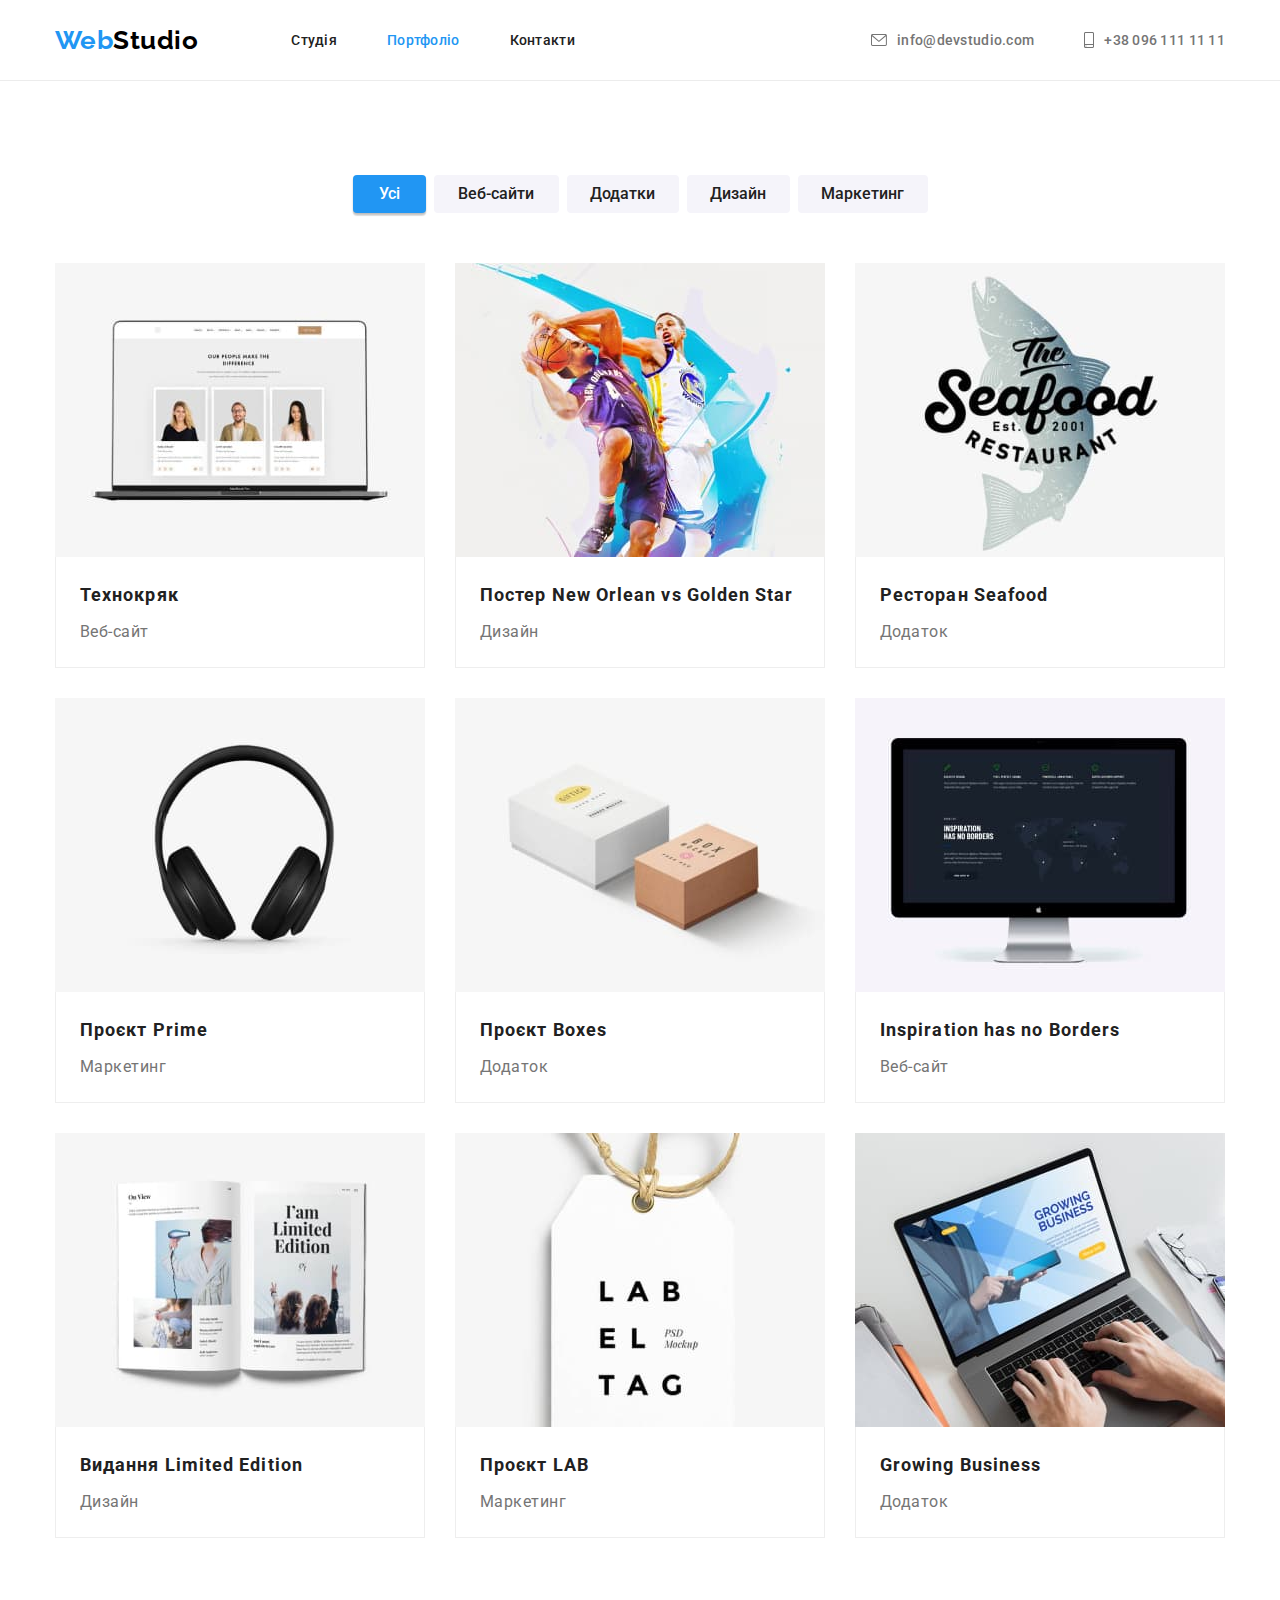
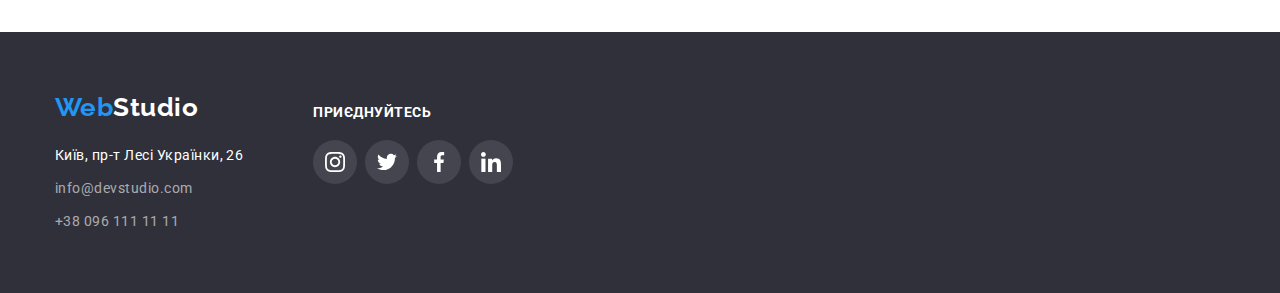
==== portfolio.html @ fa2c708e "hw" ====
<!DOCTYPE html>
<html lang="uk">
  <head>
    <meta charset="UTF-8" />
    <meta http-equiv="X-UA-Compatible" content="IE=edge" />
    <meta
      name="viewport"
      content="width=device-width, initial-scale=1.0"
    />
    <title>Portfolio</title>
    <link
      rel="preconnect"
      href="https://fonts.googleapis.com"
    />
    <link
      rel="preconnect"
      href="https://fonts.gstatic.com"
      crossorigin
    />
    <link
      href="https://fonts.googleapis.com/css2?family=Raleway:wght@700&family=Roboto:wght@400;500;700;900&display=swap"
      rel="stylesheet"
    />
    <link
      rel="stylesheet"
      href="https://cdnjs.cloudflare.com/ajax/libs/modern-normalize/1.1.0/modern-normalize.css"
    />
    <link rel="stylesheet" href="./css/styles.css" />
  </head>

  <body>
    <header class="page-header">
      <div class="container main-header">
        <a class="logo link" href="./index.html"
          >Web<span class="logo-header">Studio</span></a
        >
        <nav>
          <ul class="site-nav list">
            <li class="item">
              <a href="/" class="link">Студія</a>
            </li>
            <li class="item">
              <a
                href="./portfolio.html"
                class="link current"
                >Портфоліо</a
              >
            </li>
            <li class="item">
              <a href="/" class="link">Контакти</a>
            </li>
          </ul>
        </nav>
        <ul class="contact-header list">
          <li class="item">
            <a class="mail" href="mailto:info@devstudio.com"
              ><svg
                class="social-icon"
                width="16"
                height="12"
              >
                <use
                  href="./images/icons.svg#icon-mail"
                ></use>
              </svg>
              info@devstudio.com</a
            >
          </li>
          <li class="item">
            <a class="tel" href="tel:+380961111111"
              ><svg
                class="social-icon"
                width="10"
                height="16"
              >
                <use
                  href="./images/icons.svg#icon-phone"
                ></use>
              </svg>
              +38 096 111 11 11</a
            >
          </li>
        </ul>
      </div>
    </header>

    <main>
      <section class="projects section-portfolio">
        <div class="container">
          <h1 hidden>Наші прєкти</h1>
          <ul class="list works-button">
            <li class="item">
              <button
                type="button"
                class="button-first button current"
              >
                Усі
              </button>
            </li>
            <li class="item">
              <button
                type="button"
                class="button-second button"
              >
                Веб-сайти
              </button>
            </li>
            <li class="item">
              <button
                type="button"
                class="button-third button"
              >
                Додатки
              </button>
            </li>
            <li class="item">
              <button
                type="button"
                class="button-fourth button"
              >
                Дизайн
              </button>
            </li>
            <li class="item">
              <button
                type="button"
                class="button-fifth button"
              >
                Маркетинг
              </button>
            </li>
          </ul>
          <ul class="list works">
            <li class="works-item">
              <a class="link" href="/">
                <img
                  src="./images/web-site.jpg"
                  alt="Технокряк"
                  width="370"
                />
                <div class="border">
                  <h2>Технокряк</h2>
                  <p>Веб-сайт</p>
                </div>
              </a>
            </li>
            <li class="works-item">
              <a class="link" href="/">
                <img
                  src="./images/baskeyball.jpg"
                  alt="Постер New Orlean vs Golden Star"
                  width="370"
                />
                <div class="border">
                  <h2>Постер New Orlean vs Golden Star</h2>
                  <p>Дизайн</p>
                </div>
              </a>
            </li>
            <li class="works-item">
              <a class="link" href="/">
                <img
                  src="./images/label.jpg"
                  alt="Ресторан Seafood"
                  width="370"
                />
                <div class="border">
                  <h2>Ресторан Seafood</h2>
                  <p>Додаток</p>
                </div>
              </a>
            </li>
            <li class="works-item">
              <a class="link" href="/">
                <img
                  src="./images/headphones.jpg"
                  alt="Проєкт Prime"
                  width="370"
                />
                <div class="border">
                  <h2>Проєкт Prime</h2>
                  <p>Маркетинг</p>
                </div>
              </a>
            </li>
            <li class="works-item">
              <a class="link" href="/">
                <img
                  src="./images/project-boxes.jpg"
                  alt="Проєкт Boxes"
                  width="370"
                />
                <div class="border">
                  <h2>Проєкт Boxes</h2>
                  <p>Додаток</p>
                </div>
              </a>
            </li>
            <li class="works-item">
              <a class="link" href="/">
                <img
                  src="./images/comp-web-site.jpg"
                  alt="Inspiration has no Borders"
                  width="370"
                />
                <div class="border">
                  <h2>Inspiration has no Borders</h2>
                  <p>Веб-сайт</p>
                </div>
              </a>
            </li>
            <li class="works-item">
              <a class="link" href="/">
                <img
                  src="./images/magazine.jpg"
                  alt="Видання Limited Edition"
                  width="370"
                />
                <div class="border">
                  <h2>Видання Limited Edition</h2>
                  <p>Дизайн</p>
                </div>
              </a>
            </li>
            <li class="works-item">
              <a class="link" href="/">
                <img
                  src="./images/project-lab.jpg"
                  alt="Проєкт LAB"
                  width="370"
                />
                <div class="border">
                  <h2>Проєкт LAB</h2>
                  <p>Маркетинг</p>
                </div>
              </a>
            </li>
            <li class="works-item">
              <a class="link" href="/">
                <img
                  src="./images/growing-business.jpg"
                  alt="Growing Business"
                  width="370"
                />
                <div class="border">
                  <h2>Growing Business</h2>
                  <p>Додаток</p>
                </div>
              </a>
            </li>
          </ul>
        </div>
      </section>
    </main>

    <footer class="footer">
      <div class="container footer-contacts">
        <div class="contacts">
          <a class="logo link" href="./index.html"
            >Web<span class="logo-footer">Studio</span></a
          >
          <address>
            <ul class="list contact-footer">
              <li>
                <a
                  href="https://goo.gl/maps/xiSd22F4pUbqHWds7"
                  class="link address"
                  target="_blank"
                  >Київ, пр-т Лесі Українки, 26</a
                >
              </li>
              <li>
                <a
                  href="mailto:info@devstudio.com"
                  class="link contact"
                  >info@devstudio.com</a
                >
              </li>
              <li>
                <a
                  href="tel:+380961111111"
                  class="link contact contact-tel"
                  >+38 096 111 11 11</a
                >
              </li>
            </ul>
          </address>
        </div>

        <div class="connect">
          <h3>ПРИЄДНУЙТЕСЬ</h3>
          <ul class="list">
            <li class="item">
              <a href="" class="social-link"
                ><svg
                  class="social-icon"
                  width="20"
                  height="20"
                >
                  <use
                    href="./images/icons.svg#icon-instagram"
                  ></use>
                </svg>
              </a>
            </li>
            <li class="item">
              <a href="" class="social-link"
                ><svg
                  class="social-icon"
                  width="20"
                  height="20"
                >
                  <use
                    href="./images/icons.svg#icon-twitter"
                  ></use>
                </svg>
              </a>
            </li>
            <li class="item">
              <a href="" class="social-link"
                ><svg
                  class="social-icon"
                  width="20"
                  height="20"
                >
                  <use
                    href="./images/icons.svg#icon-facebook"
                  ></use>
                </svg>
              </a>
            </li>
            <li class="item">
              <a href="" class="social-link">
                <svg
                  class="social-icon"
                  width="20"
                  height="20"
                >
                  <use
                    href="./images/icons.svg#icon-linkedin"
                  ></use>
                </svg>
              </a>
            </li>
          </ul>
        </div>
      </div>
    </footer>
  </body>
</html>
---- css/styles.css ----
/* цвет основного текста #212121 */
/* вторичны цвет текста #757575 */
/* белый #FFFFFF */
/* контакты в футере rgba(255, 255, 255, 0.6) */
/* акцент #2196F3 */
/* цвет фона #2F303A */
/* цвет фона 2 #FFFFFF */

:root {
  --primary-text-color: #757575;
  --title-text-color: #212121;
  --accent-color: #2196f3;
}

body {
  background: #ffffff;
  color: var(--primary-text-color);

  font-family: roboto, sans-serif;
  letter-spacing: 0.03em;
}

.container {
  width: 1200px;
  padding: 0 15px;
  margin-left: auto;
  margin-right: auto;
  /* outline: 2px solid tomato; */
}

.list {
  padding: 0;
  margin: 0;
  list-style: none;
}

h1,
h2,
h3 {
  margin-top: 0;
  margin-bottom: 0;
}

.section {
  padding: 94px 0;
}

.section-portfolio {
  padding: 94px 0;
}

img {
  display: block;
}
/* Header */

.page-header {
  border-bottom: 1px solid #ececec;
}

.main-header {
  display: flex;
  align-items: center;
}

.logo {
  color: var(--accent-color);
  font-family: Raleway, sans-serif;
  font-weight: 700;
  font-size: 26px;
  line-height: calc(31 / 26);
  text-decoration: none;
}

.logo-header {
  color: #000000;
}

.site-nav {
  display: flex;
  margin-left: 93px;
}

.site-nav .item:not(:last-child) {
  margin-right: 50px;
}

.site-nav .link {
  display: block;
  padding: 32px 0;

  color: var(--title-text-color);
  font-weight: 500;
  font-size: 14px;
  line-height: calc(16 / 14);
  letter-spacing: 0.02em;
  text-decoration: none;
}

.site-nav .link.current {
  color: var(--accent-color);
}

.contact-header a {
  color: var(--primary-text-color);
  font-weight: 500;
  font-size: 14px;
  line-height: calc(16 / 14);
  letter-spacing: 0.02em;
  text-decoration: none;
}

.contact-header {
  display: flex;
  margin-left: auto;
}

.contact-header .item + .item {
  margin-left: 50px;
}

.mail .social-icon {
  fill: var(--primary-text-color);
  margin-right: 10px;
}
.mail,
.tel {
  display: flex;
  align-items: center;
}
.site-nav .link:hover,
.site-nav .link:focus,
.contact-header a:hover,
.contact-header a:focus {
  color: var(--accent-color);
}

.mail:hover .social-icon,
.mail:focus .social-icon {
  fill: var(--accent-color);
}

.tel .social-icon {
  fill: var(--primary-text-color);
  margin-right: 10px;
}

.tel:hover .social-icon,
.tel:focus .social-icon {
  fill: var(--accent-color);
}

/* Hero */

.hero {
  background-color: #2f303a;
  text-align: center;
  padding: 200px 0;
}

.overlay {
  min-width: 1600px;
  height: 600px;
  margin-left: auto;
  margin-right: auto;
  background-image: linear-gradient(
      to right,
      rgba(47, 48, 58, 0.4),
      rgba(47, 48, 58, 0.4)
    ),
    url("../images/header-photo.jpg");
  background-size: cover;
  background-position: center;
}

.hero-title {
  margin-bottom: 30px;

  color: #ffffff;
  font-weight: 900;
  font-size: 44px;
  line-height: calc(60 / 44);
  text-transform: uppercase;
  letter-spacing: 0.06em;
}

.main-button {
  border-radius: 4px;
  padding: 10px 32px;
  min-width: 216px;

  color: #ffffff;
  background-color: var(--accent-color);
  box-shadow: 0px 4px 4px rgba(0, 0, 0, 0.15);
  border: none;
  font-family: inherit;
  font-weight: 700;
  font-size: 16px;
  line-height: calc(30 / 16);
  align-items: center;
  letter-spacing: 0.06em;
  cursor: pointer;
}

.main-button:hover,
.main-button:focus {
  background: #188ce8;
}

/* Features */

.section-features {
  padding-bottom: 0;
}

.features {
  display: flex;
  justify-content: space-between;
}

.features .item {
  width: 270px;
}

.features .item::before {
  display: block;
  content: "";
  height: 120px;
  background-color: #f5f4fa;
  border-radius: 4px;
  margin-bottom: 30px;
}

.features .icon-antenna::before {
  content: "";
  background-image: url(../images/antenna.svg);
  background-repeat: no-repeat;
  background-position: center;
}

.features .icon-clock::before {
  content: "";
  background-image: url(../images/clock.svg);
  background-repeat: no-repeat;
  background-position: center;
}

.features .icon-diagram::before {
  content: "";
  background-image: url(../images/diagram.svg);
  background-repeat: no-repeat;
  background-position: center;
}

.features .icon-astronaut::before {
  content: "";
  background-image: url(../images/astronaut.svg);
  background-repeat: no-repeat;
  background-position: center;
}

.features .title {
  color: var(--title-text-color);
  font-size: 14px;
  line-height: calc(16 / 14);
  text-transform: uppercase;
}

.section .list h3 {
  margin-top: 0;
  margin-bottom: 10px;

  color: var(--title-text-color);
  font-weight: 700;
  font-size: 14px;
  line-height: calc(16 / 14);
}

.section .list p {
  margin-top: 0;
  margin-bottom: 0;

  font-size: 14px;
  line-height: calc(24 / 14);
}

/* Чим ми займаємося */

.section-title {
  margin-bottom: 50px;

  color: var(--title-text-color);
  font-size: 36px;
  line-height: calc(42 / 36);
  text-align: center;
}

.photo {
  display: flex;
}

.photo .item:not(:last-child) {
  margin-right: 30px;
}

/* Наша команда */

.team-list {
  display: flex;
}

.team-list .item:not(:last-child) {
  margin-right: 30px;
}

.team {
  background: #f5f4fa;
}

.team .section-title {
  margin-bottom: 50px;
}

.team .item {
  padding-bottom: 30px;
  border-radius: 0px 0px 4px 4px;
  box-shadow: 0px 1px 3px rgba(0, 0, 0, 0.12),
    0px 1px 1px rgba(0, 0, 0, 0.14),
    0px 2px 1px rgba(0, 0, 0, 0.2);
  width: 270px;
  text-align: center;

  background: #ffffff;
}

.team-list .social-icons {
  display: flex;
  justify-content: center;
  margin-top: 16px;
}

.team-list .social-item {
  width: 44px;
  height: 44px;
  margin-right: 10px;
  border-radius: 50%;
}

.team-list .social-item:hover,
.team-list .social-item:focus {
  background-color: var(--accent-color);
}

.team .social-icon {
  fill: #afb1b8;
}

.team .social-link:hover .social-icon,
.team .social-link:focus .social-icon {
  fill: #ffffff;
}

.team-list .social-link {
  width: 100%;
  height: 100%;
  display: flex;
  align-items: center;
  justify-content: center;
}

.team-list .social-item:last-child {
  margin-right: 0;
}

.team img {
  margin-bottom: 30px;
}

/* Кліенти */

.companies {
  display: flex;
  justify-content: space-between;
}

.companies .link {
  display: flex;
  width: 170px;
  height: 92px;
  border: 1px solid #afb1b8;
  border-radius: 4px;
  justify-content: center;
  align-items: center;
}

.companies .link:not(:last-child) {
  margin-right: 30px;
}

.companies .social-icon {
  background-position: center;
  fill: #afb1b8;
}

.companies .link:hover,
.companies .link:focus {
  border: 1px solid var(--accent-color);
  color: var(--accent-color);
}

.companies .link:hover .social-icon,
.companies .link:focus .social-icon {
  fill: var(--accent-color);
}

/* Footer */

.footer-contacts {
  display: flex;
}

.connect {
  margin-left: 70px;
  margin-top: 12px;
}

.footer {
  background: #2f303a;
  padding: 60px 0;
}

.contact-footer .link:hover,
.contact-footer .link:focus {
  color: var(--accent-color);
}

.contact-footer .address {
  display: inline-block;
  margin-top: 20px;
  margin-bottom: 9px;

  color: #ffffff;
  font-style: normal;
  font-weight: 400;
  font-size: 14px;
  line-height: calc(24 / 14);
  text-decoration: none;
}

.contact-footer .contact {
  display: inline-block;
  color: rgba(255, 255, 255, 0.6);
  font-style: normal;
  font-weight: 400;
  font-size: 14px;
  line-height: calc(24 / 14);
  text-decoration: none;
}

.logo-footer {
  color: #ffffff;
  font-family: Raleway, sans-serif;
  font-weight: 700;
  font-size: 26px;
  line-height: calc(31 / 26);
}

.contact-tel {
  margin-top: 9px;
}

/* Connect */

.connect h3 {
  margin-bottom: 20px;
  color: #ffffff;
  font-weight: 700;
  font-size: 14px;
  line-height: calc(16 / 14);
}

.connect .list {
  display: flex;
}

.connect .list .item:not(:last-child) {
  margin-right: 8px;
}

.connect .list .item {
  background-color: rgba(255, 255, 255, 0.1);

  width: 44px;
  height: 44px;
  border-radius: 50%;
}

.connect .social-link {
  width: 100%;
  height: 100%;
  display: flex;
  align-items: center;
  justify-content: center;
}

.connect .social-icon {
  fill: #ffffff;
}

.connect .list .item:hover,
.connect .list .item:focus {
  background-color: var(--accent-color);
}

/* Portfolio */

.works-button {
  display: flex;
  justify-content: center;
}

.works-button .item:not(:last-child) {
  margin-right: 8px;
}

.button {
  display: inline-block;
  border-radius: 4px;
  border: none;
  padding: 6px 22px;

  color: var(--title-text-color);
  background-color: #f5f4fa;
  font-family: inherit;
  font-weight: 500;
  font-size: 16px;
  line-height: calc(26 / 16);
  text-align: center;
  cursor: pointer;
}

.button-first {
  padding: 6px 25px;
  width: 73px;
  box-shadow: 0px 3px 1px rgba(0, 0, 0, 0.1),
    0px 1px 2px rgba(0, 0, 0, 0.08),
    0px 2px 2px rgba(0, 0, 0, 0.12);
}

.button-second {
  width: 125px;
}

.button-third {
  width: 112px;
}

.button-fourth {
  width: 103px;
}

.button-fifth {
  width: 130px;
}

.button:hover,
.button:focus {
  background-color: var(--accent-color);
  color: #ffffff;
  box-shadow: 0px 3px 1px rgba(0, 0, 0, 0.1),
    0px 1px 2px rgba(0, 0, 0, 0.08),
    0px 2px 2px rgba(0, 0, 0, 0.12);
}

.projects .button.current {
  background-color: var(--accent-color);
  color: #ffffff;
}

.works {
  display: flex;
  flex-wrap: wrap;
}

.works-item {
  width: 370px;
  margin-right: 30px;
  margin-bottom: 30px;
}

.works-item:nth-child(3n) {
  margin-right: 0;
}

.works-item:nth-last-child(-n + 3) {
  margin-bottom: 0;
}

.border {
  width: 370px;
  border: 1px solid #eeeeee;
  border-top: none;
}

.projects .link {
  background: #ffffff;
  /* border: 1px solid #eeeeee; */
  display: inline-block;
  text-decoration: none;
}

.projects .link:hover,
.projects .link:focus {
  box-shadow: 0px 1px 1px rgba(0, 0, 0, 0.12),
    0px 4px 4px rgba(0, 0, 0, 0.06),
    1px 4px 6px rgba(0, 0, 0, 0.16);
}

.projects .works {
  margin-top: 50px;
}

.projects h2 {
  margin: 0 24px;
  padding-top: 20px;
  margin-bottom: 4px;
  width: 322px;

  color: var(--title-text-color);
  font-style: normal;
  font-weight: 700;
  font-size: 18px;
  line-height: calc(36 / 18);
  letter-spacing: 0.06em;
}

.projects p {
  margin: 0 24px;
  padding-bottom: 20px;
  width: 322px;

  color: var(--primary-text-color);
  font-weight: 400;
  font-size: 16px;
  line-height: calc(30 / 16);
}
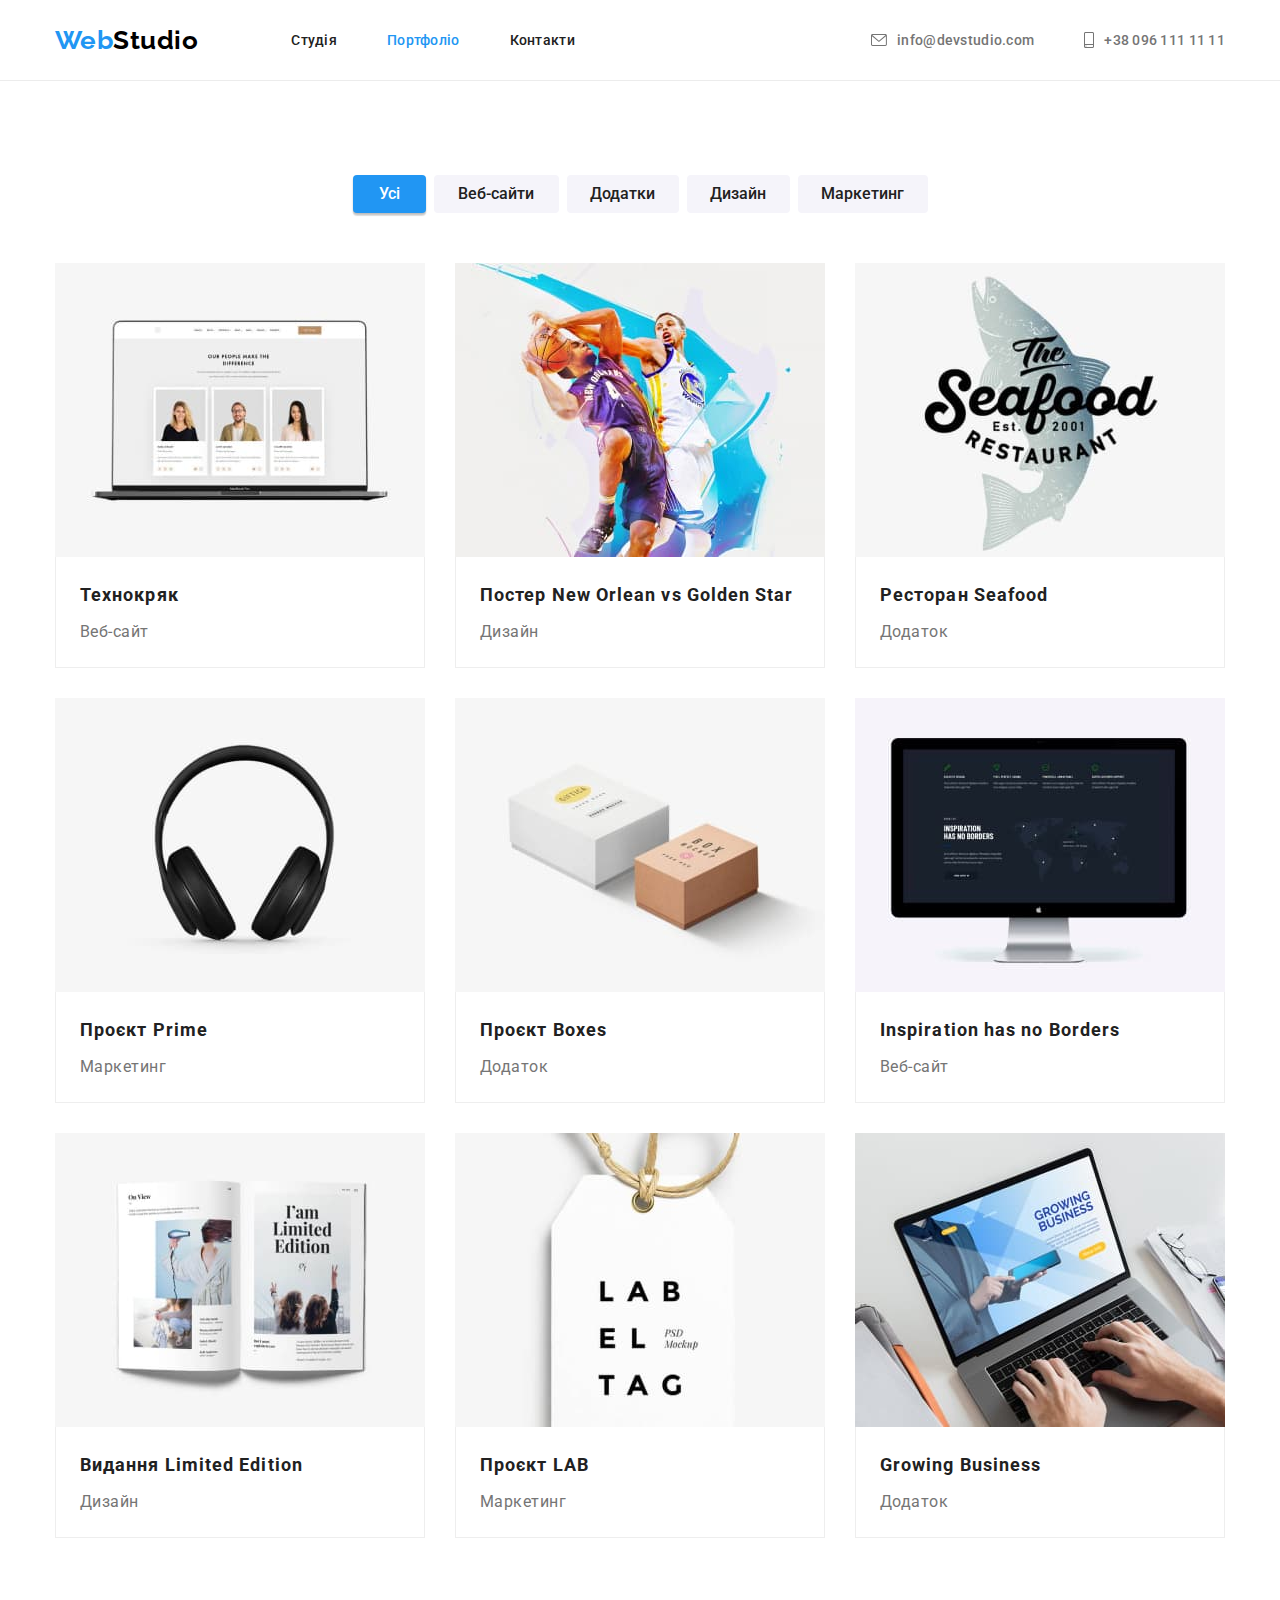
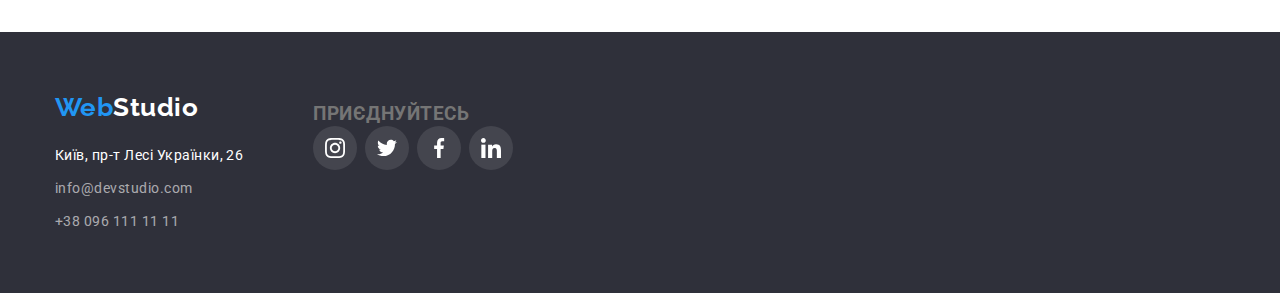
==== commit 29c39a18: "Виправила помилки" ====
--- a/portfolio.html
+++ b/portfolio.html
@@ -37,7 +37,7 @@
         <nav>
           <ul class="site-nav list">
             <li class="item">
-              <a href="/" class="link">Студія</a>
+              <a href="./index.html" class="link">Студія</a>
             </li>
             <li class="item">
               <a
--- a/css/styles.css
+++ b/css/styles.css
@@ -159,7 +159,7 @@
 }
 
 .overlay {
-  min-width: 1600px;
+  max-width: 1600px;
   height: 600px;
   margin-left: auto;
   margin-right: auto;
@@ -419,11 +419,6 @@
   display: flex;
 }
 
-.connect {
-  margin-left: 70px;
-  margin-top: 12px;
-}
-
 .footer {
   background: #2f303a;
   padding: 60px 0;
@@ -471,7 +466,12 @@
 
 /* Connect */
 
-.connect h3 {
+.connect {
+  padding-left: 70px;
+  padding-top: 12px;
+}
+
+.connect h2 {
   margin-bottom: 20px;
   color: #ffffff;
   font-weight: 700;
